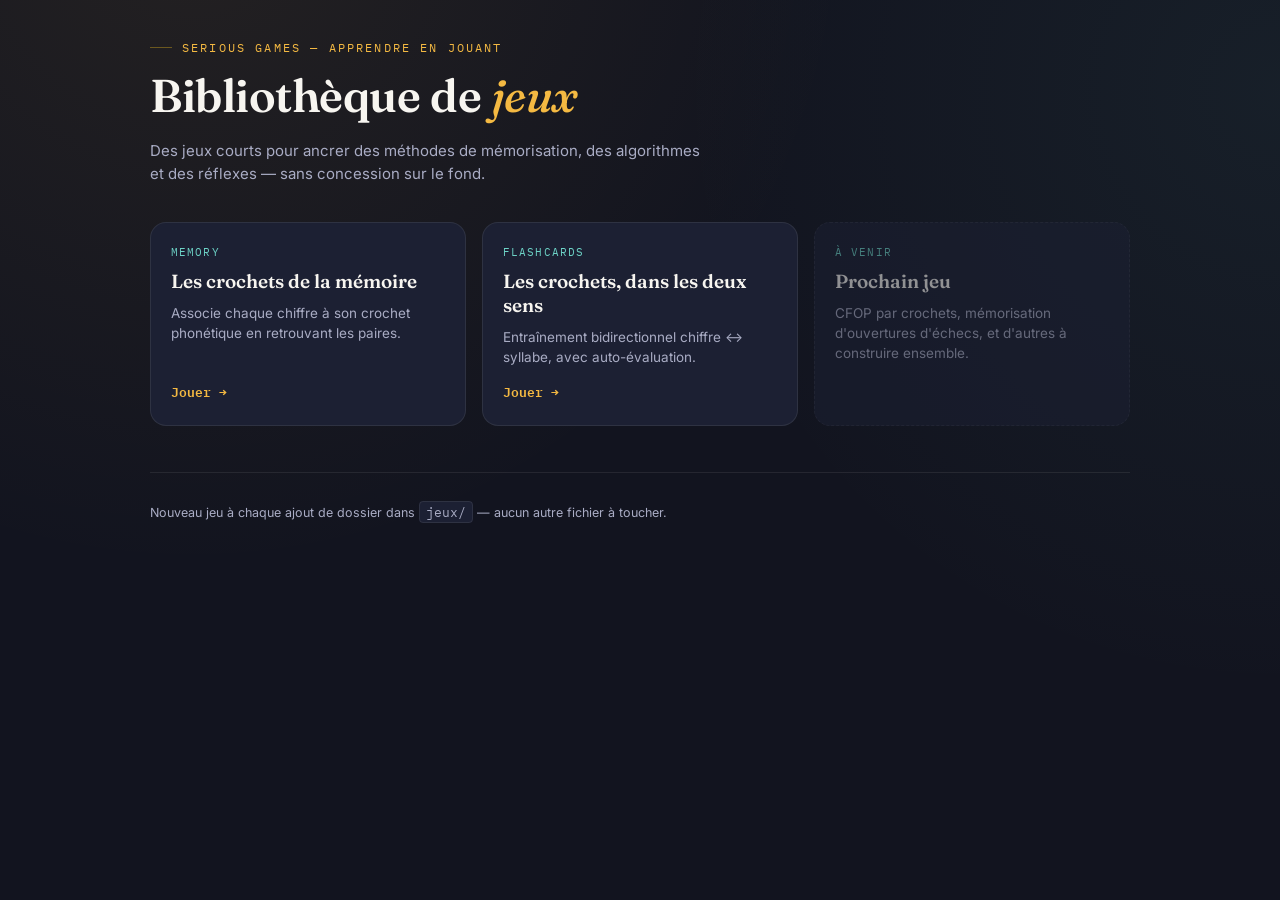
==== index.html @ 7133363e "Add files via upload" ====
<!DOCTYPE html>
<html lang="fr">
<head>
<meta charset="UTF-8">
<meta name="viewport" content="width=device-width, initial-scale=1.0">
<title>Bibliothèque de jeux</title>
<link rel="preconnect" href="https://fonts.googleapis.com">
<link href="https://fonts.googleapis.com/css2?family=Fraunces:ital,opsz,wght@0,9..144,400;0,9..144,600;1,9..144,500&family=IBM+Plex+Mono:wght@400;500;600&family=Inter:wght@400;500;600&display=swap" rel="stylesheet">
<link rel="stylesheet" href="style.css">
</head>
<body>
<div class="wrap">

  <header class="site-header">
    <div class="eyebrow">Serious games — apprendre en jouant</div>
    <h1>Bibliothèque de <em>jeux</em></h1>
    <p class="sub">Des jeux courts pour ancrer des méthodes de mémorisation, des algorithmes et des réflexes — sans concession sur le fond.</p>
  </header>

  <section class="grid">

    <a class="card" href="jeux/mots-crochets/">
      <div class="card-tag">Memory</div>
      <h2>Les crochets de la mémoire</h2>
      <p>Associe chaque chiffre à son crochet phonétique en retrouvant les paires.</p>
      <span class="card-cta">Jouer →</span>
    </a>

    <a class="card" href="jeux/mots-crochets-flashcards/">
      <div class="card-tag">Flashcards</div>
      <h2>Les crochets, dans les deux sens</h2>
      <p>Entraînement bidirectionnel chiffre ↔ syllabe, avec auto-évaluation.</p>
      <span class="card-cta">Jouer →</span>
    </a>

    <div class="card card-placeholder">
      <div class="card-tag">À venir</div>
      <h2>Prochain jeu</h2>
      <p>CFOP par crochets, mémorisation d'ouvertures d'échecs, et d'autres à construire ensemble.</p>
    </div>

  </section>

  <footer class="site-footer">
    <p>Nouveau jeu à chaque ajout de dossier dans <code>jeux/</code> — aucun autre fichier à toucher.</p>
  </footer>

</div>
</body>
</html>
---- style.css ----
:root{
  --bg: #12141f;
  --card-back: #1c2033;
  --card-back-edge: #262b45;
  --ink: #f7f5f0;
  --ink-dim: #a9acc4;
  --gold: #f4b942;
  --gold-dim: #6b581f;
  --teal: #6dd3c7;
  --line: rgba(247,245,240,0.08);
}

*{ box-sizing: border-box; }
html, body{ margin: 0; padding: 0; }

body{
  background:
    radial-gradient(circle at 15% -10%, rgba(244,185,66,0.08), transparent 45%),
    radial-gradient(circle at 100% 10%, rgba(109,211,199,0.06), transparent 40%),
    var(--bg);
  color: var(--ink);
  font-family: 'Inter', sans-serif;
  min-height: 100vh;
  padding: 40px 20px 60px;
}

.wrap{
  max-width: 980px;
  margin: 0 auto;
}

/* Header */
.site-header{
  margin-bottom: 36px;
}

.eyebrow{
  font-family: 'IBM Plex Mono', monospace;
  font-size: 12px;
  letter-spacing: 0.18em;
  text-transform: uppercase;
  color: var(--gold);
  display: flex;
  align-items: center;
  gap: 10px;
}

.eyebrow::before{
  content: "";
  width: 22px;
  height: 1px;
  background: var(--gold-dim);
  display: inline-block;
}

.site-header h1{
  font-family: 'Fraunces', serif;
  font-weight: 600;
  font-size: clamp(30px, 5vw, 46px);
  margin: 12px 0 10px;
  letter-spacing: -0.01em;
}

.site-header h1 em{
  color: var(--gold);
  font-style: italic;
  font-weight: 500;
}

.sub{
  color: var(--ink-dim);
  max-width: 560px;
  line-height: 1.55;
  font-size: 15px;
}

/* Cards grid */
.grid{
  display: grid;
  grid-template-columns: repeat(3, 1fr);
  gap: 16px;
}

@media (max-width: 780px){
  .grid{ grid-template-columns: repeat(2, 1fr); }
}

@media (max-width: 520px){
  .grid{ grid-template-columns: 1fr; }
}

.card{
  display: flex;
  flex-direction: column;
  gap: 8px;
  background: var(--card-back);
  border: 1px solid var(--line);
  border-radius: 16px;
  padding: 22px 20px;
  text-decoration: none;
  color: var(--ink);
  transition: border-color .15s ease, transform .15s ease, background .15s ease;
}

.card:not(.card-placeholder):hover{
  border-color: var(--gold);
  transform: translateY(-2px);
  background: #20243a;
}

.card-tag{
  font-family: 'IBM Plex Mono', monospace;
  font-size: 11px;
  letter-spacing: 0.1em;
  text-transform: uppercase;
  color: var(--teal);
}

.card h2{
  font-family: 'Fraunces', serif;
  font-weight: 600;
  font-size: 19px;
  margin: 2px 0 2px;
  color: var(--ink);
}

.card p{
  font-size: 13.5px;
  color: var(--ink-dim);
  line-height: 1.5;
  margin: 0;
  flex-grow: 1;
}

.card-cta{
  font-family: 'IBM Plex Mono', monospace;
  font-size: 12.5px;
  font-weight: 600;
  color: var(--gold);
  margin-top: 6px;
}

.card-placeholder{
  border-style: dashed;
  opacity: 0.55;
}

/* Footer */
.site-footer{
  margin-top: 46px;
  padding-top: 18px;
  border-top: 1px solid var(--line);
  font-size: 12.5px;
  color: var(--ink-dim);
}

.site-footer code{
  font-family: 'IBM Plex Mono', monospace;
  background: var(--card-back);
  padding: 2px 6px;
  border-radius: 4px;
  border: 1px solid var(--line);
}
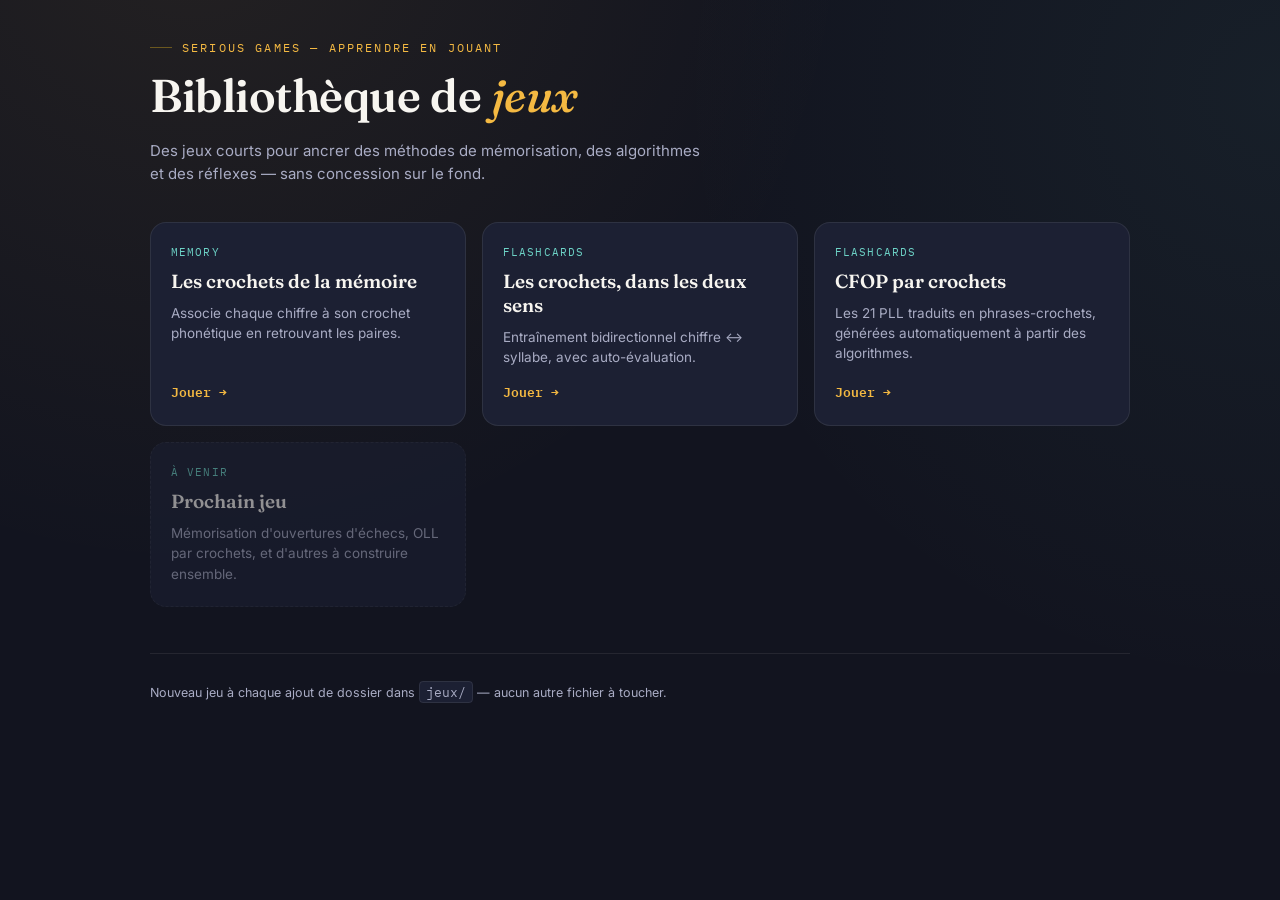
==== commit 91c460a6: "Update index.html" ====
--- a/index.html
+++ b/index.html
@@ -33,10 +33,17 @@
       <span class="card-cta">Jouer →</span>
     </a>
 
+    <a class="card" href="jeux/cfop-crochets-flashcards/">
+      <div class="card-tag">Flashcards</div>
+      <h2>CFOP par crochets</h2>
+      <p>Les 21 PLL traduits en phrases-crochets, générées automatiquement à partir des algorithmes.</p>
+      <span class="card-cta">Jouer →</span>
+    </a>
+
     <div class="card card-placeholder">
       <div class="card-tag">À venir</div>
       <h2>Prochain jeu</h2>
-      <p>CFOP par crochets, mémorisation d'ouvertures d'échecs, et d'autres à construire ensemble.</p>
+      <p>Mémorisation d'ouvertures d'échecs, OLL par crochets, et d'autres à construire ensemble.</p>
     </div>
 
   </section>
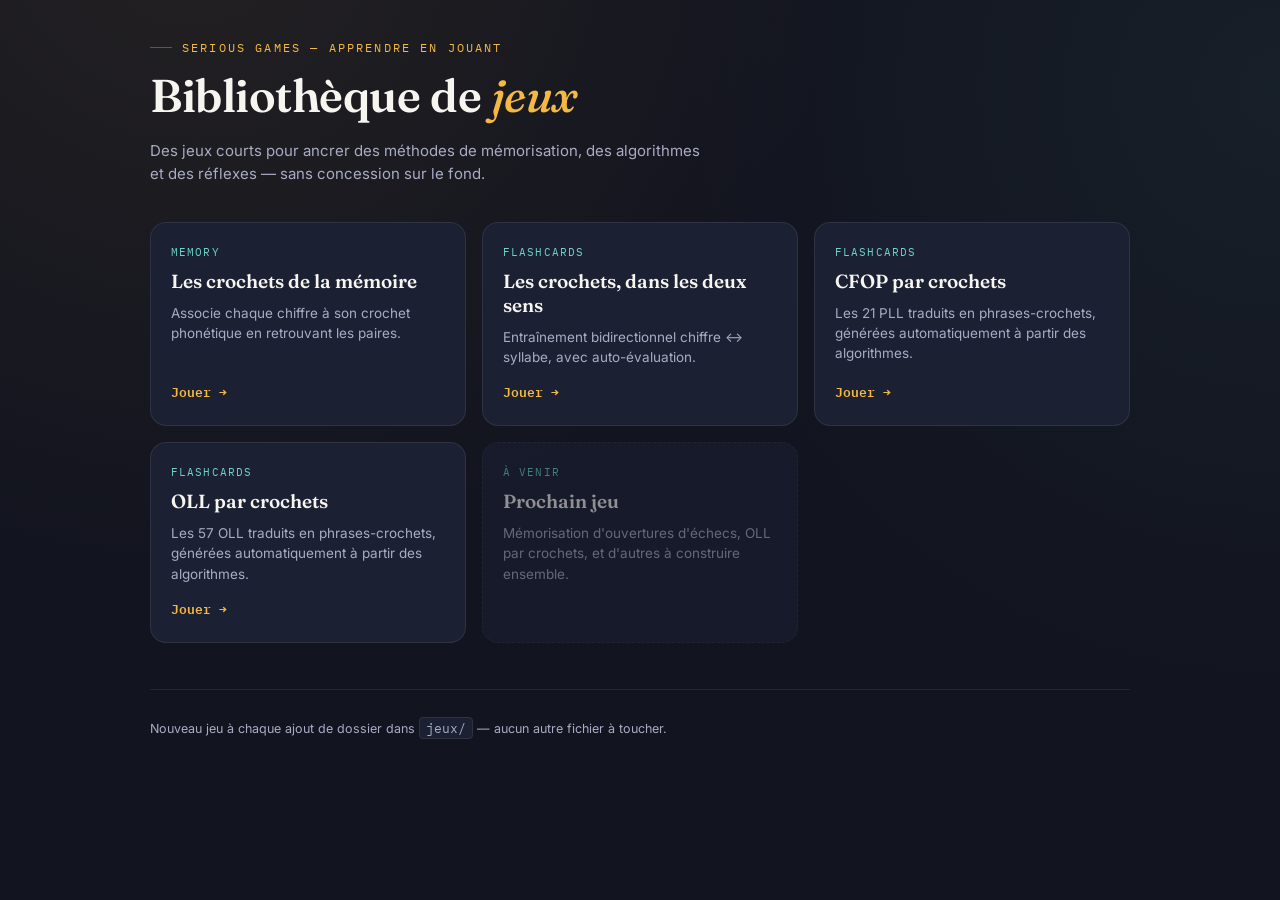
==== commit 5bb8bb86: "Update index.html" ====
--- a/index.html
+++ b/index.html
@@ -40,6 +40,13 @@
       <span class="card-cta">Jouer →</span>
     </a>
 
+     <a class="card" href="jeux/oll-crochets-flashcards/">
+      <div class="card-tag">Flashcards</div>
+      <h2>OLL par crochets</h2>
+      <p>Les 57 OLL traduits en phrases-crochets, générées automatiquement à partir des algorithmes.</p>
+      <span class="card-cta">Jouer →</span>
+    </a>
+
     <div class="card card-placeholder">
       <div class="card-tag">À venir</div>
       <h2>Prochain jeu</h2>
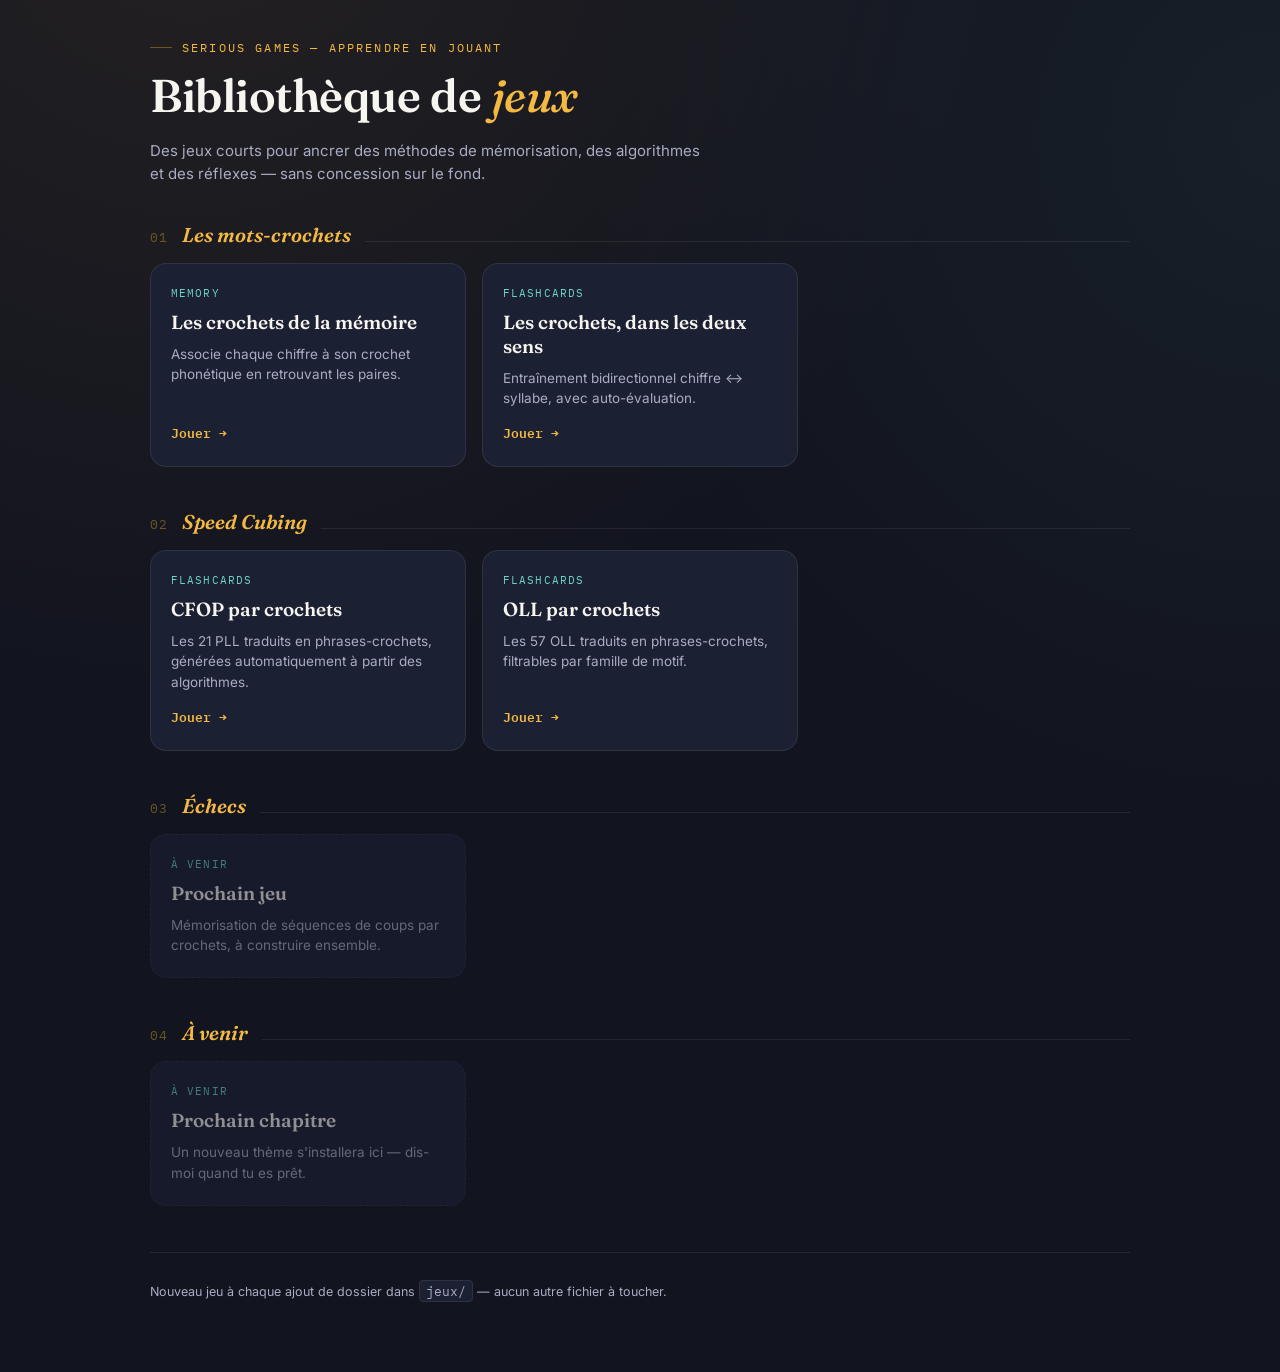
==== commit 6d66044a: "Update index.html" ====
--- a/index.html
+++ b/index.html
@@ -17,42 +17,78 @@
     <p class="sub">Des jeux courts pour ancrer des méthodes de mémorisation, des algorithmes et des réflexes — sans concession sur le fond.</p>
   </header>
 
-  <section class="grid">
+  <section class="chapter">
+    <div class="chapter-head">
+      <span class="chapter-num">01</span>
+      <h2 class="chapter-title">Les mots-crochets</h2>
+      <span class="chapter-line"></span>
+    </div>
+    <div class="grid">
+      <a class="card" href="jeux/mots-crochets/">
+        <div class="card-tag">Memory</div>
+        <h2>Les crochets de la mémoire</h2>
+        <p>Associe chaque chiffre à son crochet phonétique en retrouvant les paires.</p>
+        <span class="card-cta">Jouer →</span>
+      </a>
+      <a class="card" href="jeux/mots-crochets-flashcards/">
+        <div class="card-tag">Flashcards</div>
+        <h2>Les crochets, dans les deux sens</h2>
+        <p>Entraînement bidirectionnel chiffre ↔ syllabe, avec auto-évaluation.</p>
+        <span class="card-cta">Jouer →</span>
+      </a>
+    </div>
+  </section>
 
-    <a class="card" href="jeux/mots-crochets/">
-      <div class="card-tag">Memory</div>
-      <h2>Les crochets de la mémoire</h2>
-      <p>Associe chaque chiffre à son crochet phonétique en retrouvant les paires.</p>
-      <span class="card-cta">Jouer →</span>
-    </a>
+  <section class="chapter">
+    <div class="chapter-head">
+      <span class="chapter-num">02</span>
+      <h2 class="chapter-title">Speed Cubing</h2>
+      <span class="chapter-line"></span>
+    </div>
+    <div class="grid">
+      <a class="card" href="jeux/cfop-crochets/">
+        <div class="card-tag">Flashcards</div>
+        <h2>CFOP par crochets</h2>
+        <p>Les 21 PLL traduits en phrases-crochets, générées automatiquement à partir des algorithmes.</p>
+        <span class="card-cta">Jouer →</span>
+      </a>
+      <a class="card" href="jeux/oll-crochets/">
+        <div class="card-tag">Flashcards</div>
+        <h2>OLL par crochets</h2>
+        <p>Les 57 OLL traduits en phrases-crochets, filtrables par famille de motif.</p>
+        <span class="card-cta">Jouer →</span>
+      </a>
+    </div>
+  </section>
 
-    <a class="card" href="jeux/mots-crochets-flashcards/">
-      <div class="card-tag">Flashcards</div>
-      <h2>Les crochets, dans les deux sens</h2>
-      <p>Entraînement bidirectionnel chiffre ↔ syllabe, avec auto-évaluation.</p>
-      <span class="card-cta">Jouer →</span>
-    </a>
+  <section class="chapter">
+    <div class="chapter-head">
+      <span class="chapter-num">03</span>
+      <h2 class="chapter-title">Échecs</h2>
+      <span class="chapter-line"></span>
+    </div>
+    <div class="grid">
+      <div class="card card-placeholder">
+        <div class="card-tag">À venir</div>
+        <h2>Prochain jeu</h2>
+        <p>Mémorisation de séquences de coups par crochets, à construire ensemble.</p>
+      </div>
+    </div>
+  </section>
 
-    <a class="card" href="jeux/cfop-crochets-flashcards/">
-      <div class="card-tag">Flashcards</div>
-      <h2>CFOP par crochets</h2>
-      <p>Les 21 PLL traduits en phrases-crochets, générées automatiquement à partir des algorithmes.</p>
-      <span class="card-cta">Jouer →</span>
-    </a>
-
-     <a class="card" href="jeux/oll-crochets-flashcards/">
-      <div class="card-tag">Flashcards</div>
-      <h2>OLL par crochets</h2>
-      <p>Les 57 OLL traduits en phrases-crochets, générées automatiquement à partir des algorithmes.</p>
-      <span class="card-cta">Jouer →</span>
-    </a>
-
-    <div class="card card-placeholder">
-      <div class="card-tag">À venir</div>
-      <h2>Prochain jeu</h2>
-      <p>Mémorisation d'ouvertures d'échecs, OLL par crochets, et d'autres à construire ensemble.</p>
+  <section class="chapter">
+    <div class="chapter-head">
+      <span class="chapter-num">04</span>
+      <h2 class="chapter-title">À venir</h2>
+      <span class="chapter-line"></span>
     </div>
-
+    <div class="grid">
+      <div class="card card-placeholder">
+        <div class="card-tag">À venir</div>
+        <h2>Prochain chapitre</h2>
+        <p>Un nouveau thème s'installera ici — dis-moi quand tu es prêt.</p>
+      </div>
+    </div>
   </section>
 
   <footer class="site-footer">
@@ -62,3 +98,4 @@
 </div>
 </body>
 </html>
+
--- a/style.css
+++ b/style.css
@@ -89,6 +89,40 @@
   .grid{ grid-template-columns: 1fr; }
 }
 
+/* Chapters */
+.chapter{
+  margin-bottom: 42px;
+}
+
+.chapter-head{
+  display: flex;
+  align-items: baseline;
+  gap: 14px;
+  margin-bottom: 16px;
+}
+
+.chapter-num{
+  font-family: 'IBM Plex Mono', monospace;
+  font-size: 13px;
+  color: var(--gold-dim);
+  letter-spacing: 0.08em;
+}
+
+.chapter-title{
+  font-family: 'Fraunces', serif;
+  font-weight: 600;
+  font-style: italic;
+  font-size: 20px;
+  color: var(--gold);
+  margin: 0;
+}
+
+.chapter-line{
+  flex: 1;
+  height: 1px;
+  background: var(--line);
+}
+
 .card{
   display: flex;
   flex-direction: column;
@@ -161,3 +195,4 @@
   border-radius: 4px;
   border: 1px solid var(--line);
 }
+
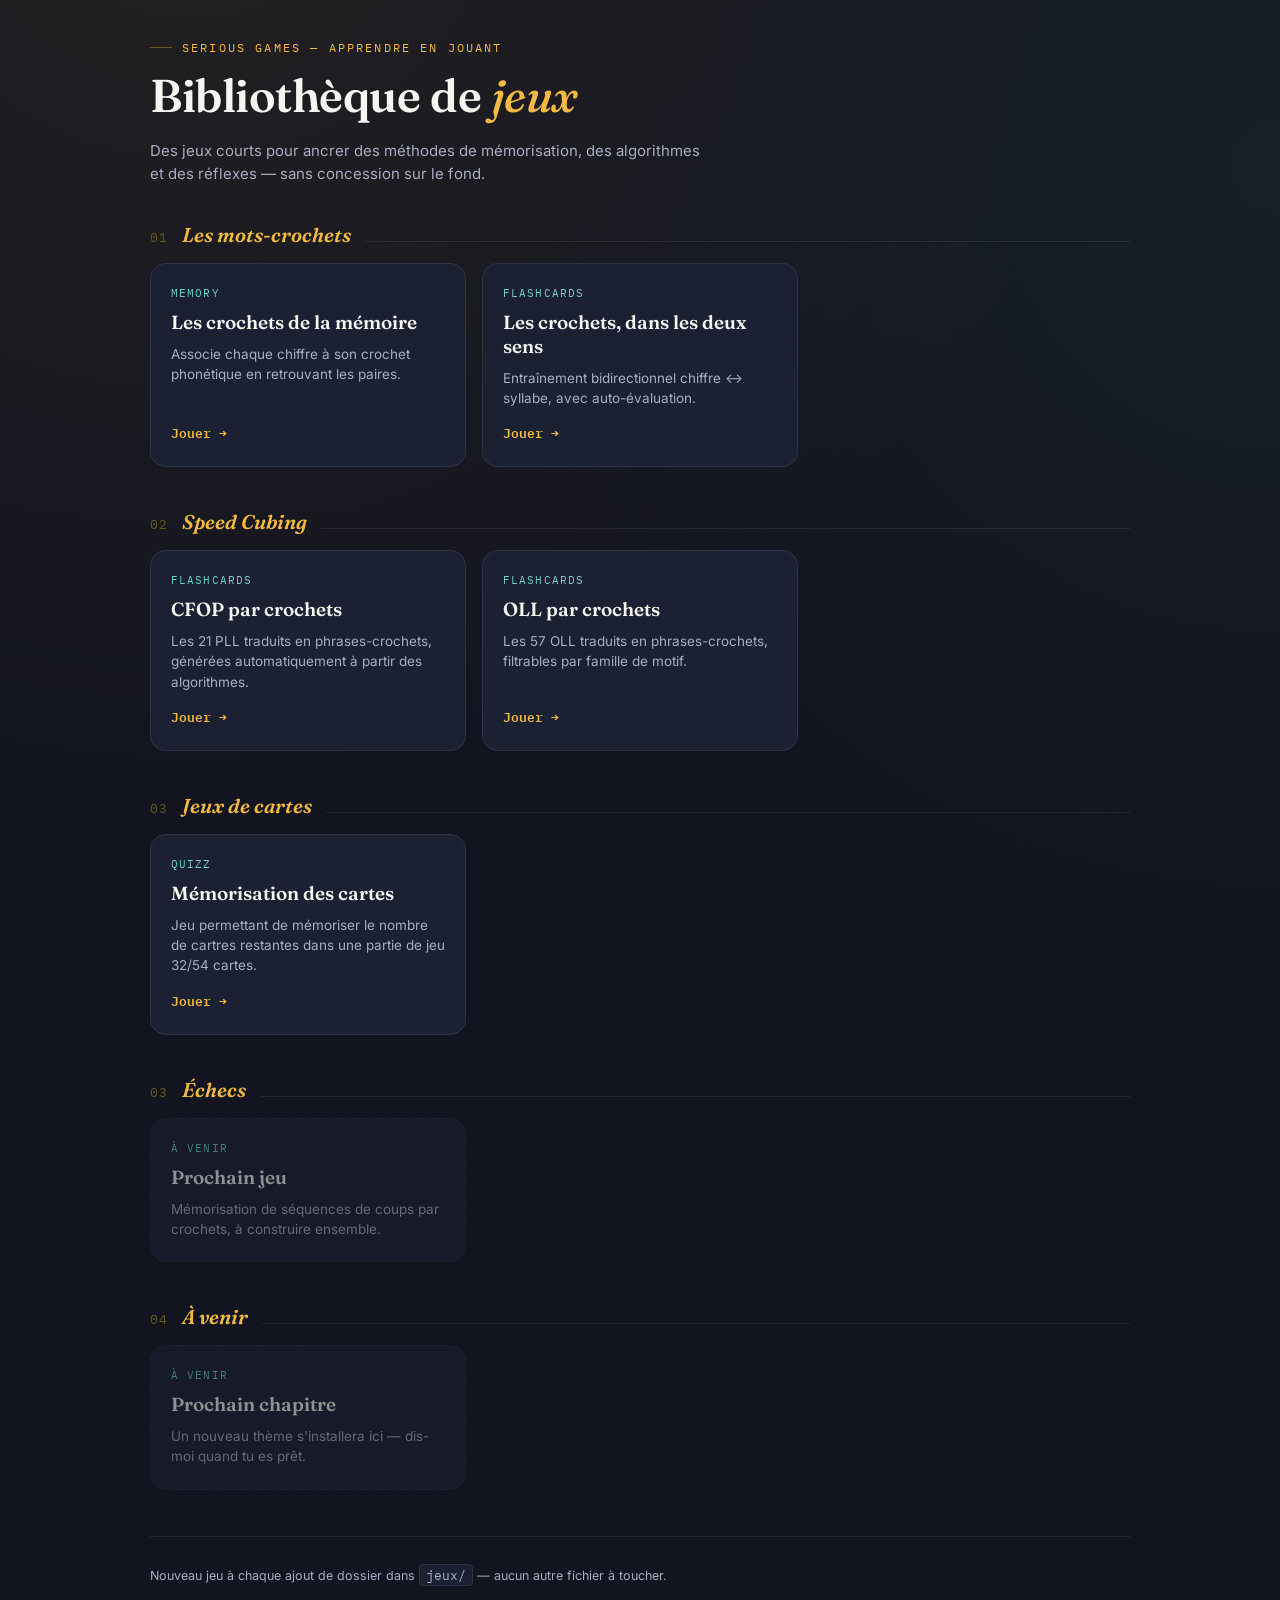
==== commit 9c035735: "Update index.html" ====
--- a/index.html
+++ b/index.html
@@ -46,13 +46,13 @@
       <span class="chapter-line"></span>
     </div>
     <div class="grid">
-      <a class="card" href="jeux/cfop-crochets/">
+      <a class="card" href="jeux/cfop-crochets-flashcards/">
         <div class="card-tag">Flashcards</div>
         <h2>CFOP par crochets</h2>
         <p>Les 21 PLL traduits en phrases-crochets, générées automatiquement à partir des algorithmes.</p>
         <span class="card-cta">Jouer →</span>
       </a>
-      <a class="card" href="jeux/oll-crochets/">
+      <a class="card" href="jeux/oll-crochets-flashcards/">
         <div class="card-tag">Flashcards</div>
         <h2>OLL par crochets</h2>
         <p>Les 57 OLL traduits en phrases-crochets, filtrables par famille de motif.</p>
@@ -61,6 +61,22 @@
     </div>
   </section>
 
+  <section class="chapter">
+    <div class="chapter-head">
+      <span class="chapter-num">03</span>
+      <h2 class="chapter-title">Jeux de cartes</h2>
+      <span class="chapter-line"></span>
+    </div>
+    <div class="grid">
+      <a class="card" href="jeux/decompte-plis-simulateur/">
+        <div class="card-tag">Quizz</div>
+        <h2>Mémorisation des cartes</h2>
+        <p>Jeu permettant de mémoriser le nombre de cartres restantes dans une partie de jeu 32/54 cartes.</p>
+        <span class="card-cta">Jouer →</span>
+      </a>     
+    </div>
+  </section>
+  
   <section class="chapter">
     <div class="chapter-head">
       <span class="chapter-num">03</span>
